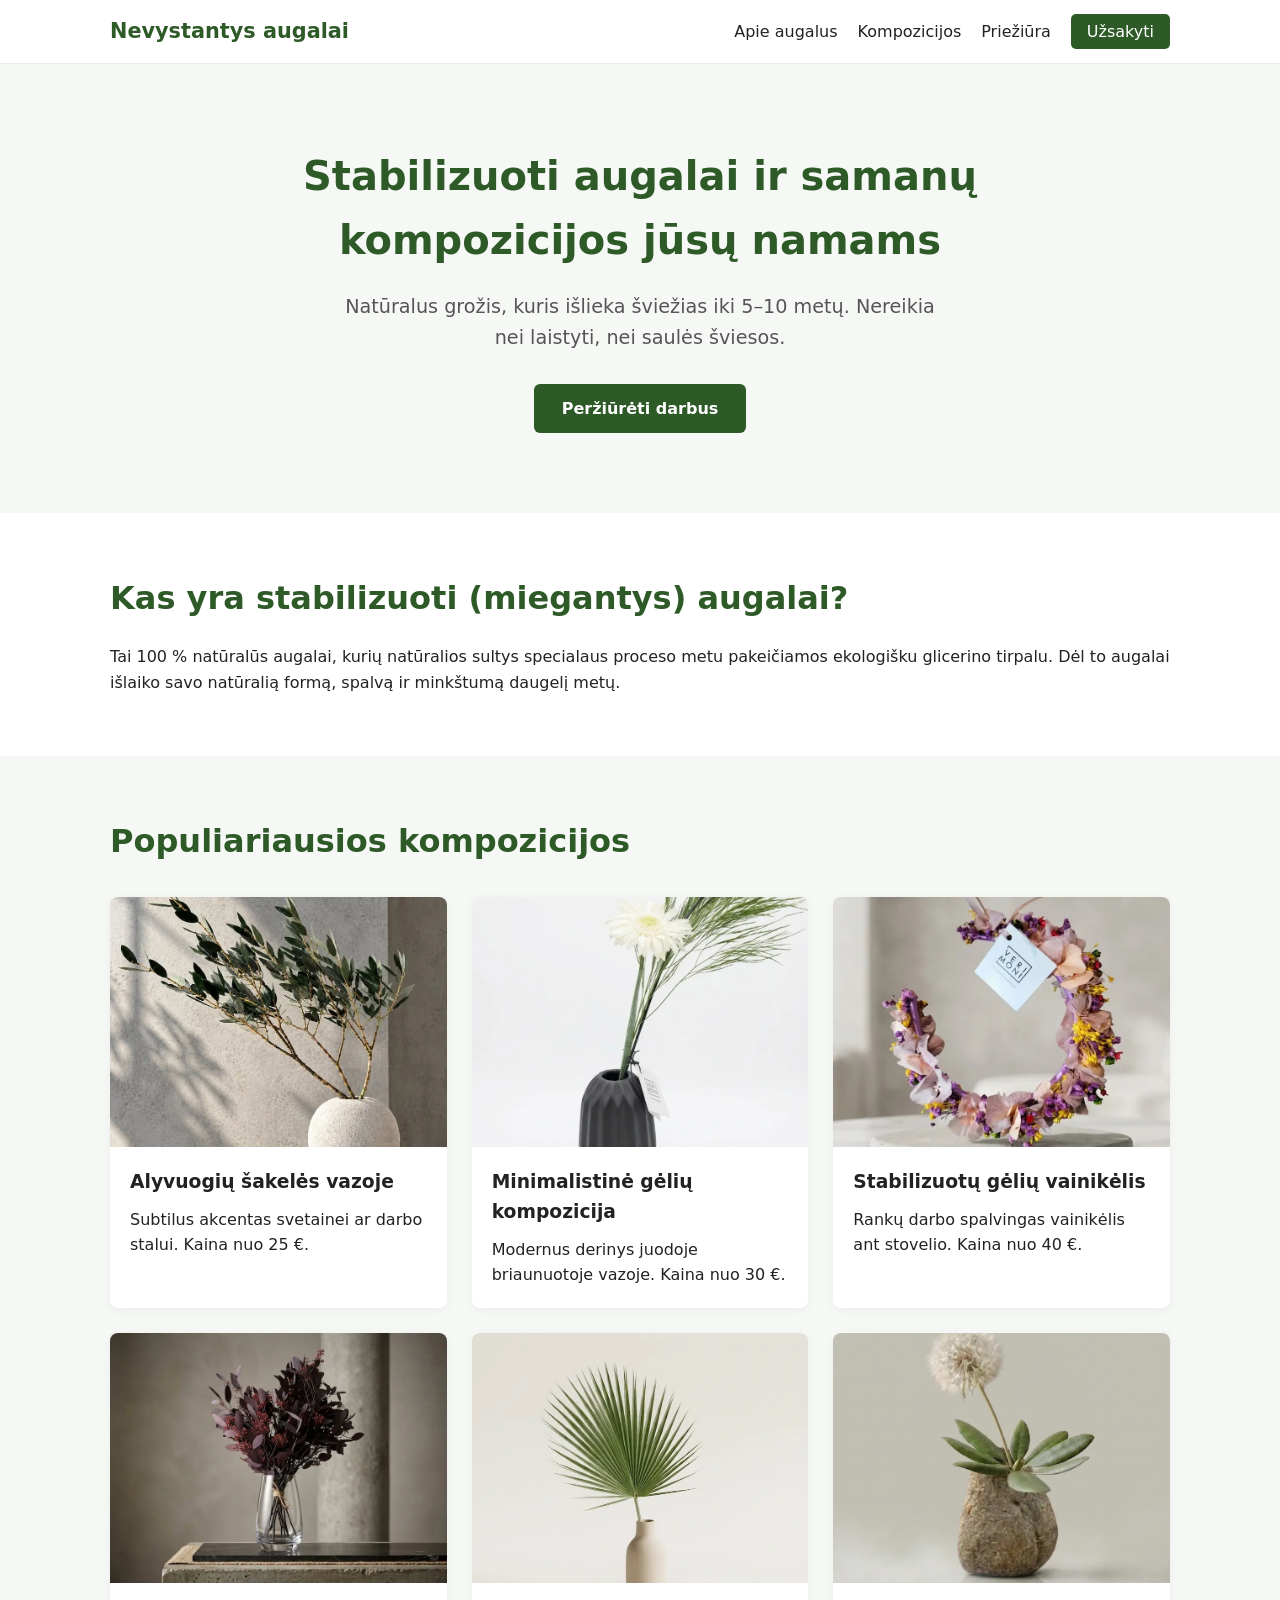
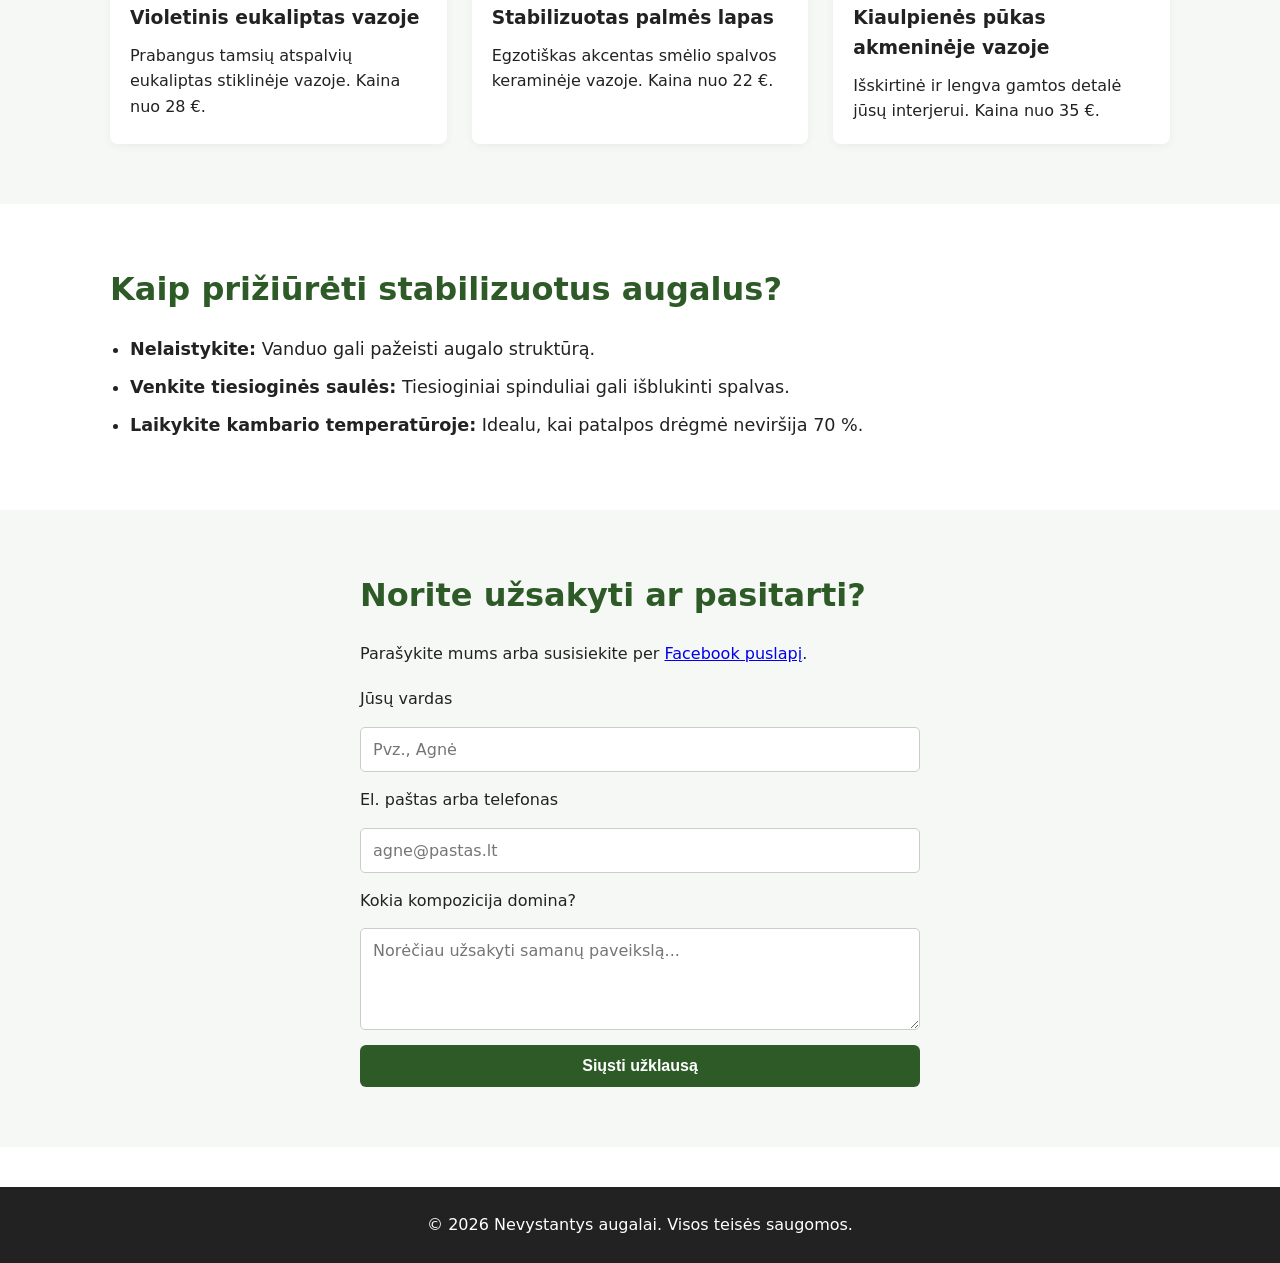
==== index.html @ 6e063f64 "Update index.html" ====
<!DOCTYPE html>
<html lang="lt">
<head>
    <meta charset="UTF-8">
    <meta name="viewport" content="width=device-width, initial-scale=1.0">
    
    <!-- PAGRINDINIAI SEO ELEMENTAI -->
    <title>Nevystantys augalai | Stabilizuotos samanos ir gėlės interjerui</title>
    <meta name="description" content="Rankų darbo stabilizuoti augalai, miegantys augalai ir samanų paveikslai. Ilgaamžis grožis be priežiūros jūsų namams ar biurui.">
    <meta name="robots" content="index, follow">

    <!-- OPEN GRAPH (Gražiam vaizdui dalinantis Facebook / Messenger) -->
    <meta property="og:title" content="Nevystantys augalai | Stabilizuotos samanos ir gėlės">
    <meta property="og:description" content="Ilgaamžiai stabilizuoti augalai, kurių nereikia laistyti. Išsirinkite kompoziciją namams ar dovanai.">
    <meta property="og:type" content="website">
    <meta property="og:image" content="1.webp">

    <!-- STRUKTŪRIZUOTI DUOMENYS (Schema.org - padeda Google suprasti verslą) -->
    <script type="application/ld+json">
    {
      "@context": "https://schema.org",
      "@type": "Florist",
      "name": "Nevystantys augalai",
      "description": "Stabilizuoti augalai, miegantys augalai ir samanų dekoracijos interjerui.",
      "sameAs": [
        "https://facebook.com"
      ]
    }
    </script>

    <link rel="stylesheet" href="style.css">
</head>
<body>

    <!-- NAVIGACIJA -->
    <header class="site-header">
        <div class="container nav-container">
            <a href="#" class="logo">Nevystantys augalai</a>
            <nav aria-label="Pagrindinė navigacija">
                <ul class="nav-links">
                    <li><a href="#apie">Apie augalus</a></li>
                    <li><a href="#katalogas">Kompozicijos</a></li>
                    <li><a href="#prieziura">Priežiūra</a></li>
                    <li><a href="#kontaktai" class="btn-nav">Užsakyti</a></li>
                </ul>
            </nav>
        </div>
    </header>

    <main>
        <!-- PAGRINDINIS EKRANAS (HERO) -->
        <section class="hero">
            <div class="container">
                <h1>Stabilizuoti augalai ir samanų kompozicijos jūsų namams</h1>
                <p>Natūralus grožis, kuris išlieka šviežias iki 5–10 metų. Nereikia nei laistyti, nei saulės šviesos.</p>
                <a href="#katalogas" class="btn-primary">Peržiūrėti darbus</a>
            </div>
        </section>

        <!-- APIE STABILIZUOTUS AUGALUS -->
        <section id="apie" class="section">
            <div class="container">
                <h2>Kas yra stabilizuoti (miegantys) augalai?</h2>
                <p>Tai 100 % natūralūs augalai, kurių natūralios sultys specialaus proceso metu pakeičiamos ekologišku glicerino tirpalu. Dėl to augalai išlaiko savo natūralią formą, spalvą ir minkštumą daugelį metų.</p>
            </div>
        </section>

        <!-- PREKIŲ / DARBŲ KATALOGAS -->
        <section id="katalogas" class="section bg-light">
            <div class="container">
                <h2>Populiariausios kompozicijos</h2>
                <div class="grid">
                    
                    <article class="card">
                        <img src="1.webp" alt="Stabilizuotos alyvuogių šakelės šviesioje tekstūrinėje vazoje" width="400" height="300" loading="lazy">
                        <div class="card-content">
                            <h3>Alyvuogių šakelės vazoje</h3>
                            <p>Subtilus akcentas svetainei ar darbo stalui. Kaina nuo 25 €.</p>
                        </div>
                    </article>

                    <article class="card">
                        <img src="2.webp" alt="Minimalistinė baltos gėlės ir smilgų kompozicija juodoje vazoje" width="400" height="300" loading="lazy">
                        <div class="card-content">
                            <h3>Minimalistinė gėlių kompozicija</h3>
                            <p>Modernus derinys juodoje briaunuotoje vazoje. Kaina nuo 30 €.</p>
                        </div>
                    </article>

                    <article class="card">
                        <img src="3.webp" alt="Spalvingas stabilizuotų gėlių vainikėlis ant betoninio stovelio" width="400" height="300" loading="lazy">
                        <div class="card-content">
                            <h3>Stabilizuotų gėlių vainikėlis</h3>
                            <p>Rankų darbo spalvingas vainikėlis ant stovelio. Kaina nuo 40 €.</p>
                        </div>
                    </article>

                    <article class="card">
                        <img src="4.webp" alt="Tamsiai violetinis stabilizuotas eukaliptas stiklinėje vazoje" width="400" height="300" loading="lazy">
                        <div class="card-content">
                            <h3>Violetinis eukaliptas vazoje</h3>
                            <p>Prabangus tamsių atspalvių eukaliptas stiklinėje vazoje. Kaina nuo 28 €.</p>
                        </div>
                    </article>

                    <article class="card">
                        <img src="5.webp" alt="Žalias stabilizuotas palmės lapas smėlio spalvos vazoje" width="400" height="300" loading="lazy">
                        <div class="card-content">
                            <h3>Stabilizuotas palmės lapas</h3>
                            <p>Egzotiškas akcentas smėlio spalvos keraminėje vazoje. Kaina nuo 22 €.</p>
                        </div>
                    </article>

                    <article class="card">
                        <img src="6.webp" alt="Nevystantis kiaulpienės pūkas dekoratyvinėje akmeninėje vazoje" width="400" height="300" loading="lazy">
                        <div class="card-content">
                            <h3>Kiaulpienės pūkas akmeninėje vazoje</h3>
                            <p>Išskirtinė ir lengva gamtos detalė jūsų interjerui. Kaina nuo 35 €.</p>
                        </div>
                    </article>

                </div>
            </div>
        </section>

        <!-- PRIEŽIŪROS ATMINTINĖ -->
        <section id="prieziura" class="section">
            <div class="container">
                <h2>Kaip prižiūrėti stabilizuotus augalus?</h2>
                <ul class="care-list">
                    <li><strong>Nelaistykite:</strong> Vanduo gali pažeisti augalo struktūrą.</li>
                    <li><strong>Venkite tiesioginės saulės:</strong> Tiesioginiai spinduliai gali išblukinti spalvas.</li>
                    <li><strong>Laikykite kambario temperatūroje:</strong> Idealu, kai patalpos drėgmė neviršija 70 %.</li>
                </ul>
            </div>
        </section>

        <!-- KONTAKTŲ FORMA -->
        <section id="kontaktai" class="section bg-light">
            <div class="container form-container">
                <h2>Norite užsakyti ar pasitarti?</h2>
                <p>Parašykite mums arba susisiekite per <a href="https://facebook.com" target="_blank" rel="noopener">Facebook puslapį</a>.</p>
                
                <form action="https://web3forms.com" method="POST" class="contact-form">
                    <input type="hidden" name="access_key" value="JUSU-NEMOKAMAS-RAKTAS-IS-WEB3FORMS">
                    
                    <label for="name">Jūsų vardas</label>
                    <input type="text" id="name" name="name" required placeholder="Pvz., Agnė">

                    <label for="email">El. paštas arba telefonas</label>
                    <input type="text" id="email" name="email" required placeholder="agne@pastas.lt">

                    <label for="message">Kokia kompozicija domina?</label>
                    <textarea id="message" name="message" rows="4" required placeholder="Norėčiau užsakyti samanų paveikslą..."></textarea>

                    <button type="submit" class="btn-primary">Siųsti užklausą</button>
                </form>
            </div>
        </section>
    </main>

    <!-- PORASČIŲ DALIS (FOOTER) -->
    <footer class="site-footer">
        <div class="container">
            <p>&copy; 2026 Nevystantys augalai. Visos teisės saugomos.</p>
        </div>
    </footer>

</body>
</html>
---- style.css ----
/* Pagrindiniai kintamieji (lengva keisti spalvas) */
:root {
    --primary-color: #2d5a27; /* Sodri žalia */
    --primary-hover: #1e3f1a;
    --bg-light: #f6f8f5;
    --text-dark: #222222;
    --text-muted: #555555;
    --white: #ffffff;
}

* {
    box-sizing: border-box;
    margin: 0;
    padding: 0;
}

body {
    font-family: system-ui, -apple-system, sans-serif;
    line-height: 1.6;
    color: var(--text-dark);
}

.container {
    max-width: 1100px;
    margin: 0 auto;
    padding: 0 20px;
}

/* Navigacija */
.site-header {
    background: var(--white);
    border-bottom: 1px solid #eaeaea;
    padding: 15px 0;
    position: sticky;
    top: 0;
    z-index: 100;
}

.nav-container {
    display: flex;
    justify-content: space-between;
    align-items: center;
}

.logo {
    font-size: 1.3rem;
    font-weight: 700;
    color: var(--primary-color);
    text-decoration: none;
}

.nav-links {
    list-style: none;
    display: flex;
    gap: 20px;
    align-items: center;
}

.nav-links a {
    text-decoration: none;
    color: var(--text-dark);
    font-weight: 500;
}

.btn-nav {
    background: var(--primary-color);
    color: var(--white) !important;
    padding: 8px 16px;
    border-radius: 5px;
}

/* Hero sekcija */
.hero {
    background: var(--bg-light);
    padding: 80px 0;
    text-align: center;
}

.hero h1 {
    font-size: 2.5rem;
    color: var(--primary-color);
    margin-bottom: 20px;
    max-width: 800px;
    margin-left: auto;
    margin-right: auto;
}

.hero p {
    font-size: 1.2rem;
    color: var(--text-muted);
    max-width: 600px;
    margin: 0 auto 30px;
}

.btn-primary {
    display: inline-block;
    background: var(--primary-color);
    color: var(--white);
    padding: 12px 28px;
    text-decoration: none;
    border-radius: 6px;
    font-weight: 600;
    border: none;
    cursor: pointer;
    font-size: 1rem;
}

.btn-primary:hover {
    background: var(--primary-hover);
}

/* Bendros sekcijos */
.section {
    padding: 60px 0;
}

.bg-light {
    background: var(--bg-light);
}

h2 {
    font-size: 2rem;
    margin-bottom: 20px;
    color: var(--primary-color);
}

/* Kortelių tinklelis */
.grid {
    display: grid;
    grid-template-columns: repeat(auto-fit, minmax(300px, 1fr));
    gap: 25px;
    margin-top: 30px;
}

.card {
    background: var(--white);
    border-radius: 8px;
    overflow: hidden;
    box-shadow: 0 2px 10px rgba(0,0,0,0.05);
}

.card img {
    width: 100%;
    height: 250px;
    object-fit: cover;
    display: block;
}

.card-content {
    padding: 20px;
}

.card-content h3 {
    margin-bottom: 10px;
}

/* Priežiūros sąrašas */
.care-list {
    margin-left: 20px;
    font-size: 1.1rem;
}

.care-list li {
    margin-bottom: 10px;
}

/* Forma */
.form-container {
    max-width: 600px;
}

.contact-form {
    display: flex;
    flex-direction: column;
    gap: 15px;
    margin-top: 20px;
}

.contact-form input,
.contact-form textarea {
    padding: 12px;
    border: 1px solid #ccc;
    border-radius: 5px;
    font-family: inherit;
    font-size: 1rem;
}

/* Porasčių dalis */
.site-footer {
    background: var(--text-dark);
    color: var(--white);
    text-align: center;
    padding: 25px 0;
    margin-top: 40px;
}

/* Pritaikymas telefonams */
@media (max-width: 768px) {
    .nav-links {
        display: none; /* Paprastumui mobiliuosiuose meniu paslėptas, vėliau galėsite pridėti JS meniu */
    }
    .hero h1 {
        font-size: 1.8rem;
    }
}
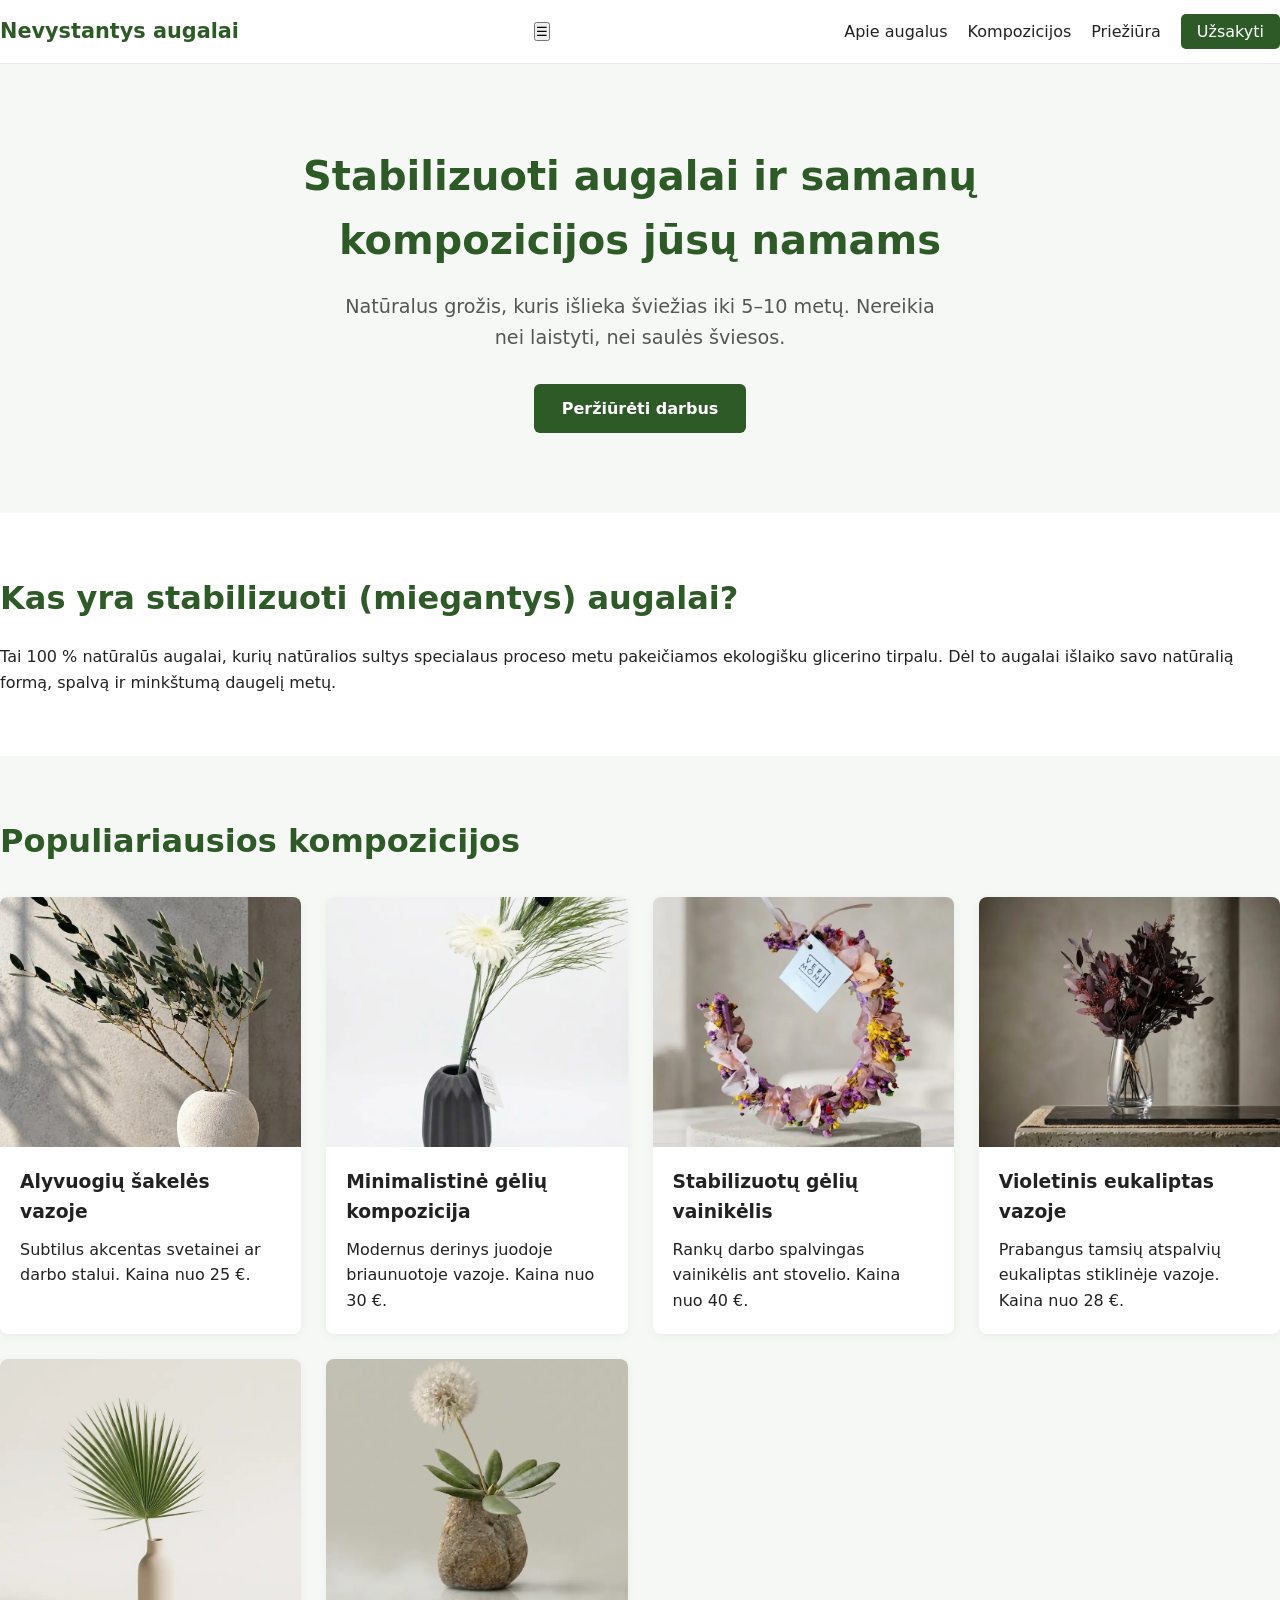
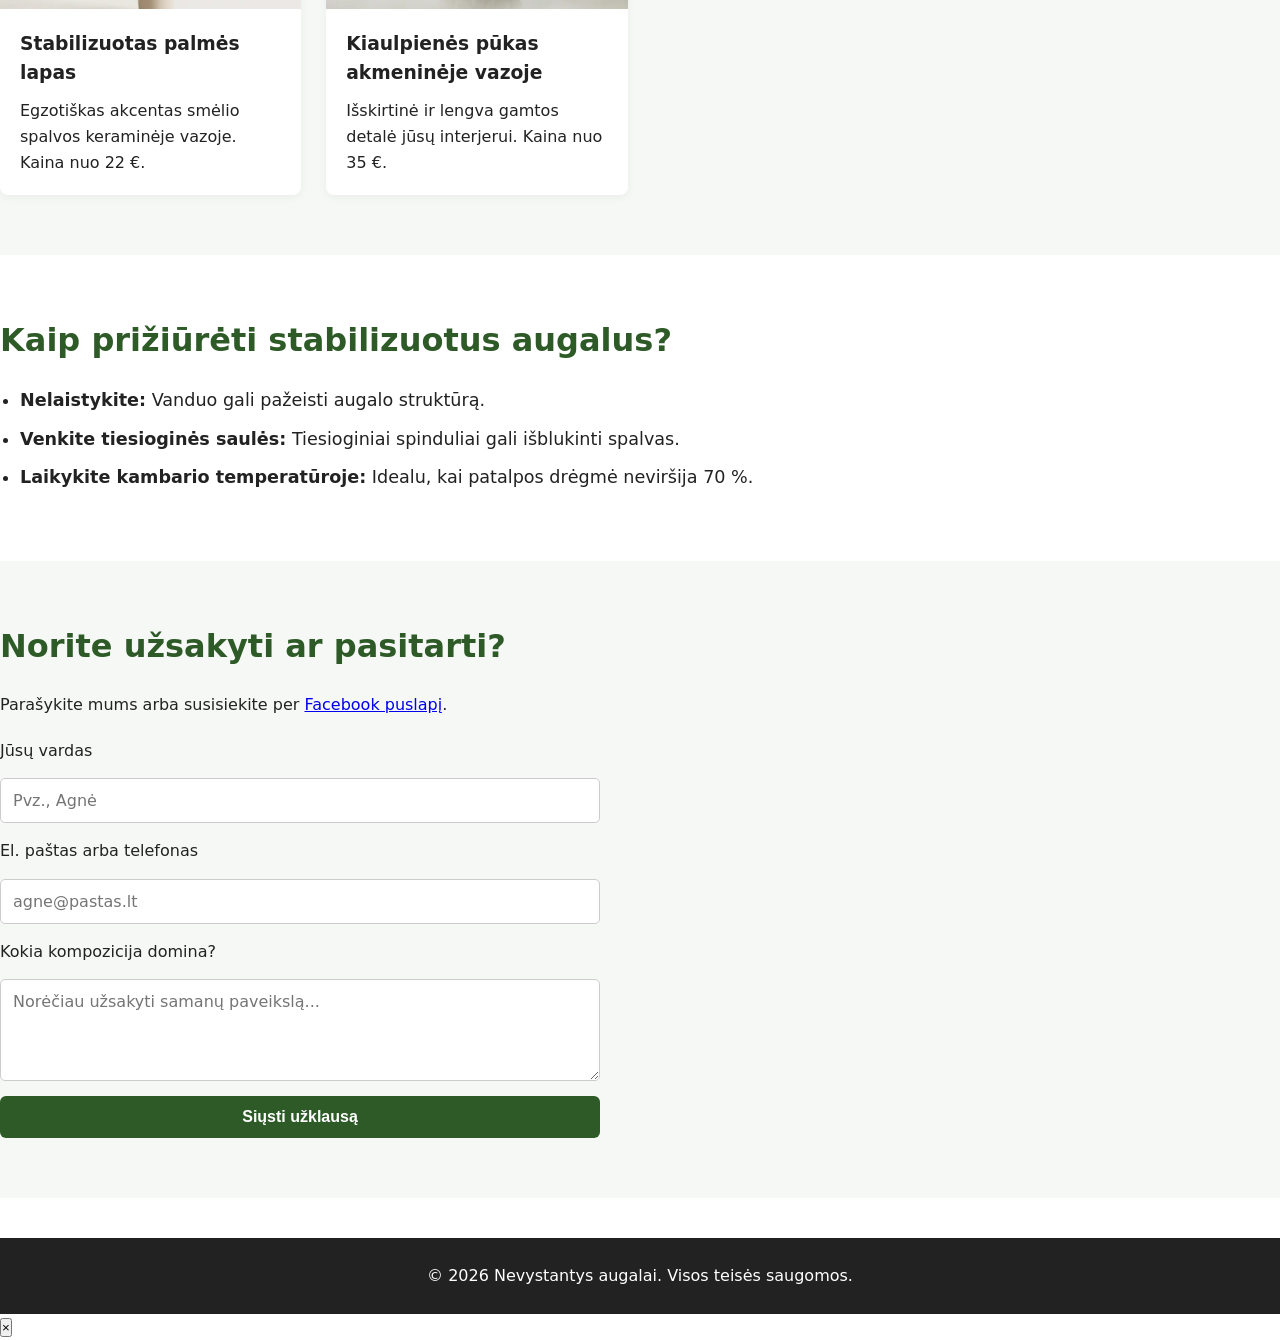
==== commit 39d5568a: "Update index.html" ====
--- a/index.html
+++ b/index.html
@@ -36,6 +36,7 @@
     <header class="site-header">
         <div class="container nav-container">
             <a href="#" class="logo">Nevystantys augalai</a>
+            <button id="mobile-menu-btn" class="menu-toggle" aria-label="Atidaryti meniu">&#9776;</button>
             <nav aria-label="Pagrindinė navigacija">
                 <ul class="nav-links">
                     <li><a href="#apie">Apie augalus</a></li>
@@ -165,6 +166,13 @@
             <p>&copy; 2026 Nevystantys augalai. Visos teisės saugomos.</p>
         </div>
     </footer>
+<!-- NUOTRAUKŲ PADIDINIMO LANGAS -->
+<div id="lightbox" class="lightbox" role="dialog" aria-modal="true">
+    <button id="lightbox-close" class="lightbox-close" aria-label="Uždaryti">&times;</button>
+    <img id="lightbox-img" src="" alt="">
+</div>
+
+<script src="script.js"></script>
 
 </body>
 </html>
--- a/style.css
+++ b/style.css
@@ -19,6 +19,53 @@
     line-height: 1.6;
     color: var(--text-dark);
 }
+document.addEventListener('DOMContentLoaded', () => {
+    // 1. MOBILUSIS MENIU
+    const menuBtn = document.getElementById('mobile-menu-btn');
+    const navLinks = document.querySelector('.nav-links');
+
+    if (menuBtn && navLinks) {
+        menuBtn.addEventListener('click', () => {
+            navLinks.classList.toggle('active');
+        });
+
+        // Uždaryti meniu paspaudus nuorodą
+        navLinks.querySelectorAll('a').forEach(link => {
+            link.addEventListener('click', () => {
+                navLinks.classList.remove('active');
+            });
+        });
+    }
+
+    // 2. NUOTRAUKŲ PADIDINIMAS (LIGHTBOX)
+    const lightbox = document.getElementById('lightbox');
+    const lightboxImg = document.getElementById('lightbox-img');
+    const closeBtn = document.getElementById('lightbox-close');
+    const cardImages = document.querySelectorAll('.card img');
+
+    cardImages.forEach(img => {
+        img.style.cursor = 'zoom-in';
+        img.addEventListener('click', () => {
+            lightboxImg.src = img.src;
+            lightboxImg.alt = img.alt;
+            lightbox.classList.add('active');
+        });
+    });
+
+    // Uždaryti paspaudus X arba šalia nuotraukos
+    if (closeBtn && lightbox) {
+        closeBtn.addEventListener('click', () => {
+            lightbox.classList.remove('active');
+        });
+
+        lightbox.addEventListener('click', (e) => {
+            if (e.target === lightbox) {
+                lightbox.classList.remove('active');
+            }
+        });
+    }
+});
+
 
 .container {
     max-width: 1100px;
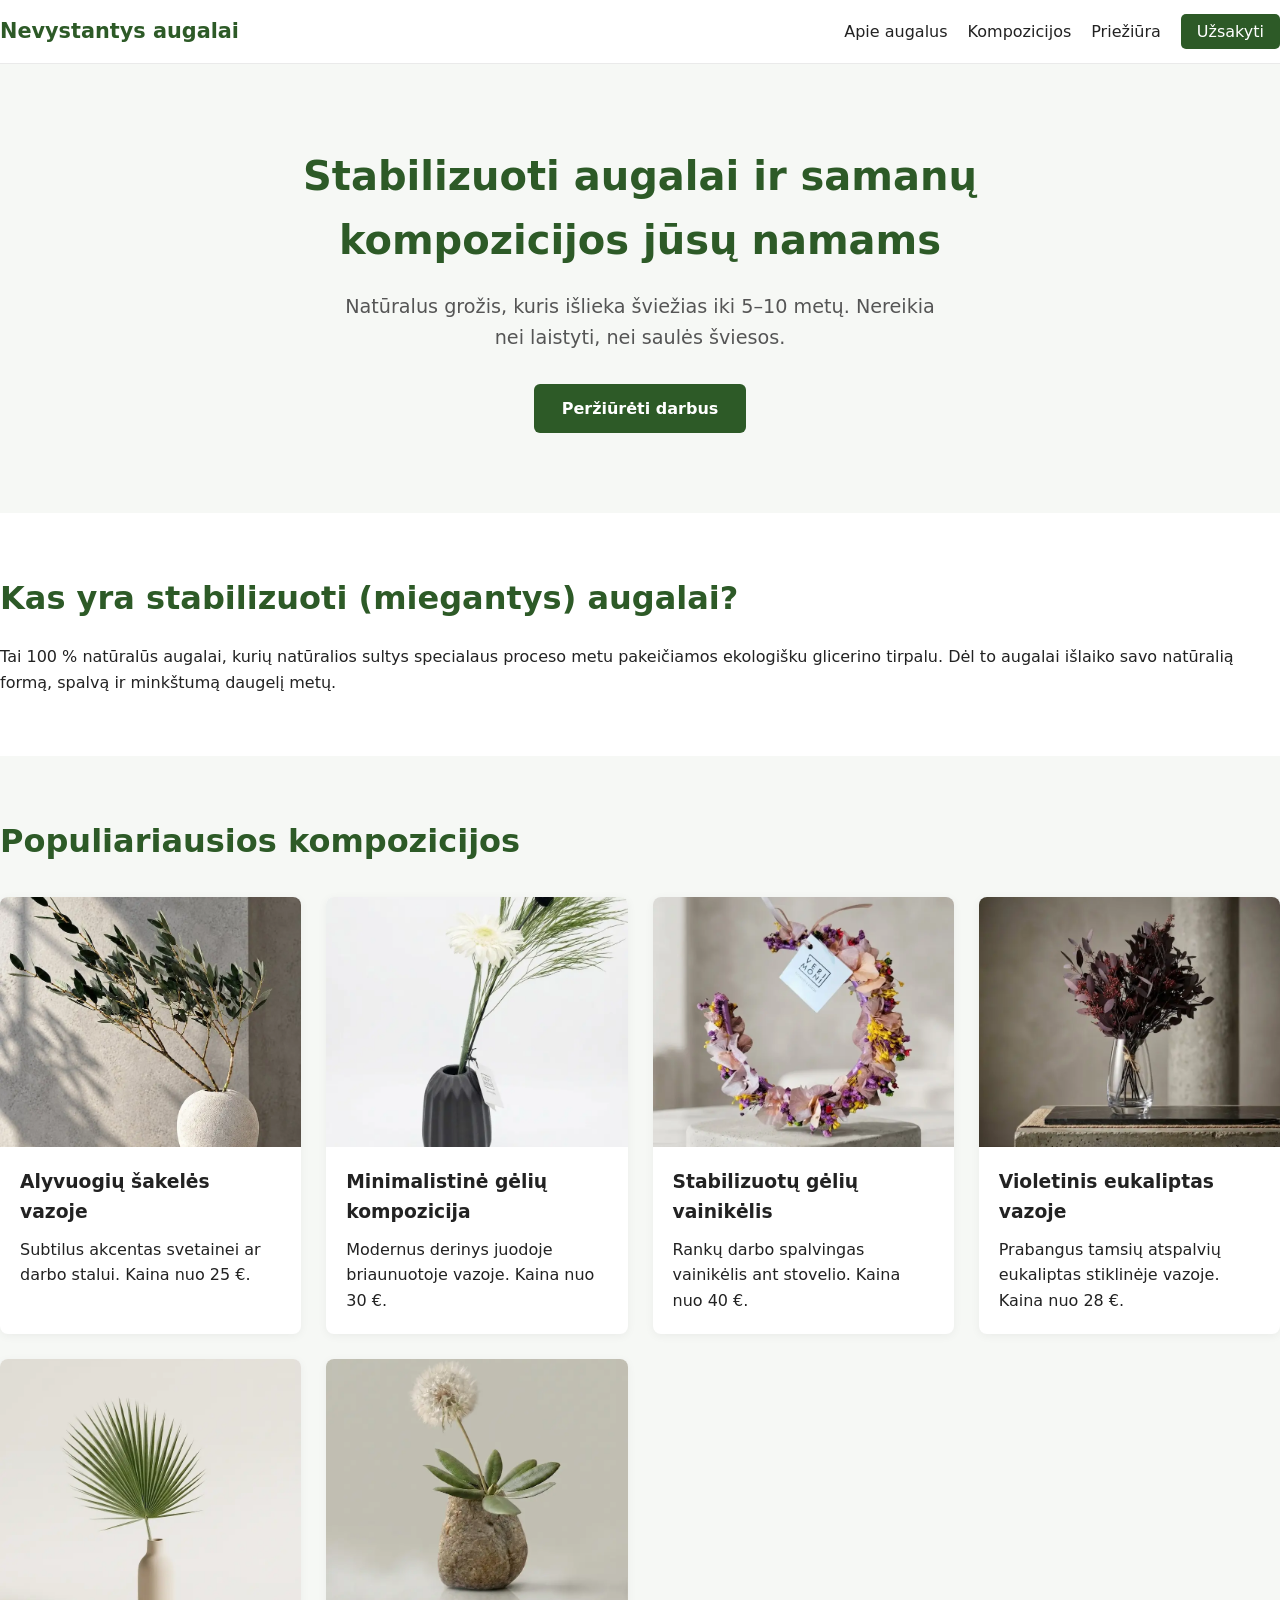
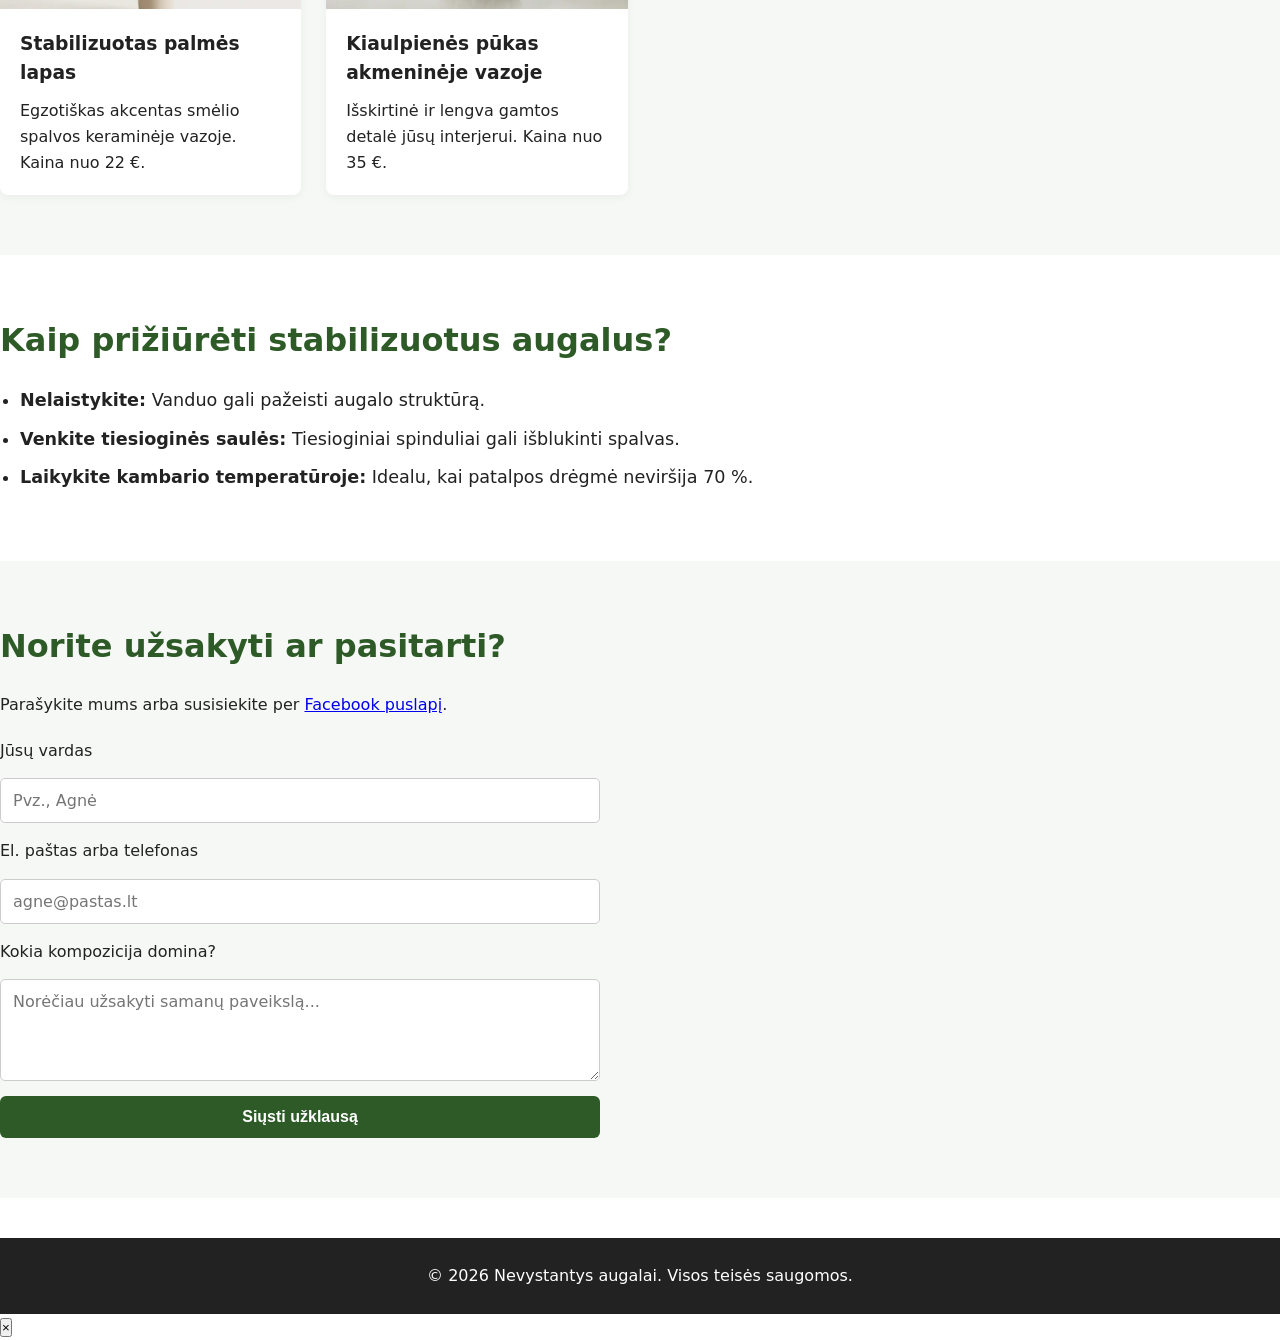
==== commit e1fbc3a4: "Update index.html" ====
--- a/index.html
+++ b/index.html
@@ -15,7 +15,7 @@
     <meta property="og:type" content="website">
     <meta property="og:image" content="1.webp">
 
-    <!-- STRUKTŪRIZUOTI DUOMENYS (Schema.org - padeda Google suprasti verslą) -->
+    <!-- STRUKTŪRIZUOTI DUOMENYS (Schema.org) -->
     <script type="application/ld+json">
     {
       "@context": "https://schema.org",
@@ -29,6 +29,12 @@
     </script>
 
     <link rel="stylesheet" href="style.css">
+
+    <!-- TIESIOGINIS STILIUS MOBILIOJO MENIU MYGTUKUI -->
+    <style>
+        .menu-toggle { display: none; }
+        @media (max-width: 768px) { .menu-toggle { display: block; } }
+    </style>
 </head>
 <body>
 
@@ -166,14 +172,13 @@
             <p>&copy; 2026 Nevystantys augalai. Visos teisės saugomos.</p>
         </div>
     </footer>
-<!-- NUOTRAUKŲ PADIDINIMO LANGAS -->
-<div id="lightbox" class="lightbox" role="dialog" aria-modal="true">
-    <button id="lightbox-close" class="lightbox-close" aria-label="Uždaryti">&times;</button>
-    <img id="lightbox-img" src="" alt="">
-</div>
 
-<script src="script.js"></script>
+    <!-- NUOTRAUKŲ PADIDINIMO LANGAS (LIGHTBOX) -->
+    <div id="lightbox" class="lightbox" role="dialog" aria-modal="true">
+        <button id="lightbox-close" class="lightbox-close" aria-label="Uždaryti">&times;</button>
+        <img id="lightbox-img" src="" alt="">
+    </div>
 
+    <script src="script.js"></script>
 </body>
 </html>
-
--- a/style.css
+++ b/style.css
@@ -250,3 +250,5 @@
         font-size: 1.8rem;
     }
 }
+.menu-toggle { display: none !important; }
+@media (max-width: 768px) { .menu-toggle { display: block !important; } }
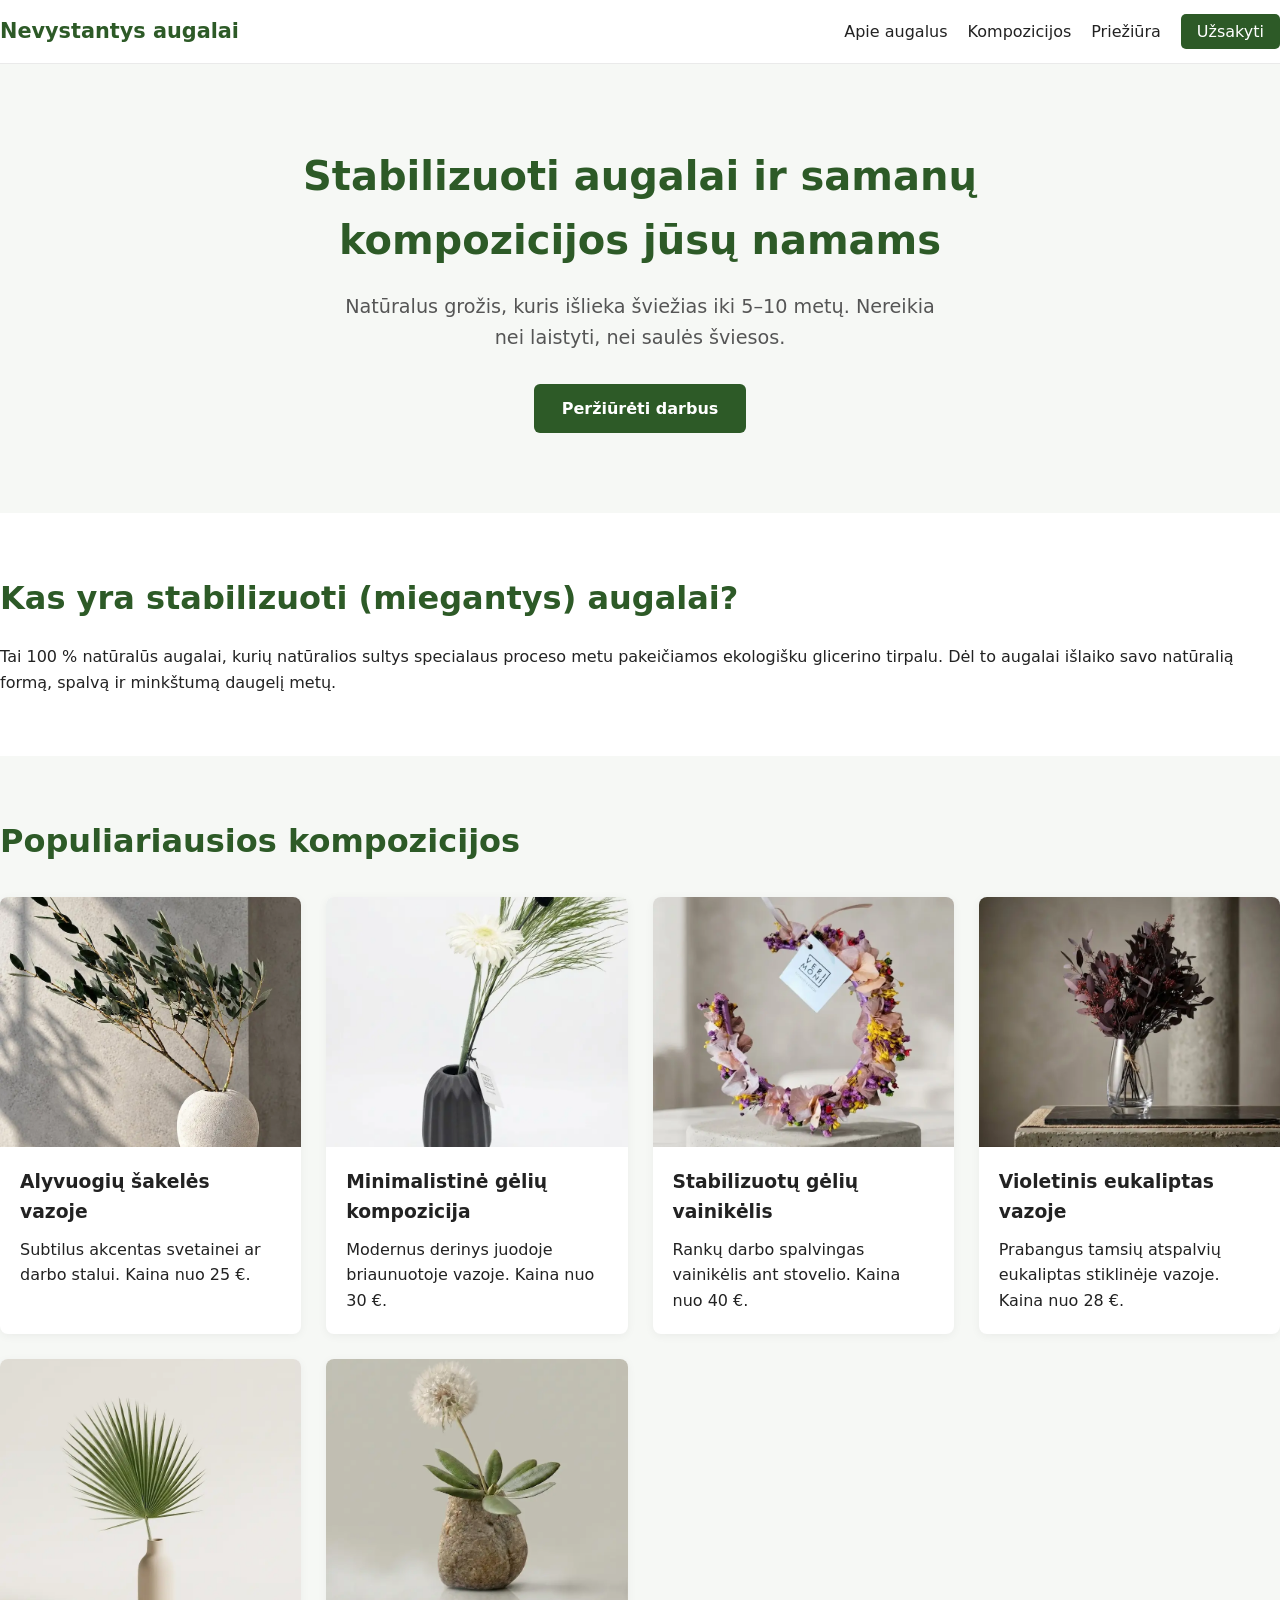
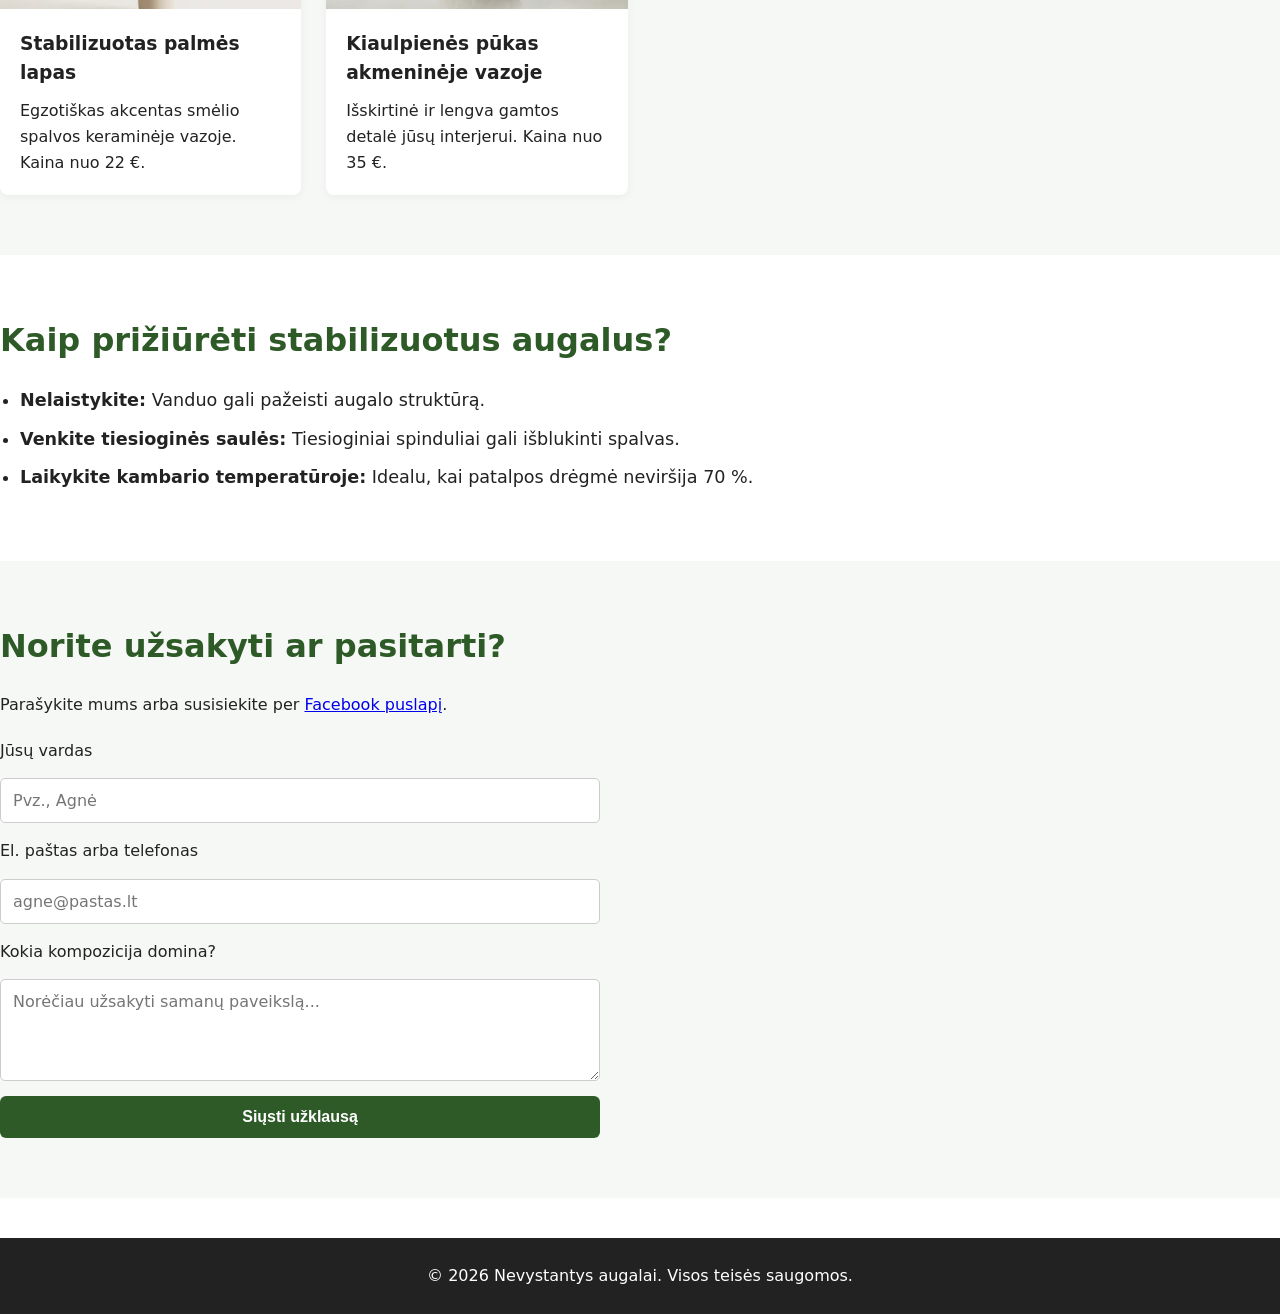
==== commit 04117dc0: "Update index.html" ====
--- a/index.html
+++ b/index.html
@@ -1,6 +1,12 @@
 <!DOCTYPE html>
 <html lang="lt">
 <head>
+    <script async src="https://www.googletagmanager.com/gtm.js?id=GTM-WM8LSXDT"></script>
+<script>
+  window.dataLayer = window.dataLayer || [];
+  function gtag(){dataLayer.push(arguments);}
+  gtag('js', new Date());
+</script>
     <meta charset="UTF-8">
     <meta name="viewport" content="width=device-width, initial-scale=1.0">
     
@@ -32,9 +38,14 @@
 
     <!-- TIESIOGINIS STILIUS MOBILIOJO MENIU MYGTUKUI -->
     <style>
-        .menu-toggle { display: none; }
-        @media (max-width: 768px) { .menu-toggle { display: block; } }
-    </style>
+    .menu-toggle { display: none; }
+    @media (max-width: 768px) { .menu-toggle { display: block; } }
+    .lightbox { display: none; position: fixed; top: 0; left: 0; width: 100%; height: 100%; background: rgba(0,0,0,0.85); justify-content: center; align-items: center; z-index: 1000; padding: 20px; }
+    .lightbox.active { display: flex; }
+    .lightbox img { max-width: 90%; max-height: 85vh; border-radius: 8px; }
+    .lightbox-close { position: absolute; top: 20px; right: 30px; color: white; font-size: 2.5rem; cursor: pointer; background: none; border: none; }
+</style>
+
 </head>
 <body>
 
@@ -146,10 +157,12 @@
         <section id="kontaktai" class="section bg-light">
             <div class="container form-container">
                 <h2>Norite užsakyti ar pasitarti?</h2>
-                <p>Parašykite mums arba susisiekite per <a href="https://facebook.com" target="_blank" rel="noopener">Facebook puslapį</a>.</p>
+                <p>Parašykite mums arba susisiekite per <a href="https://www.facebook.com/nevystantysaugalai/?locale=lt_LT" target="_blank" rel="noopener">Facebook puslapį</a>.</p>
                 
-                <form action="https://web3forms.com" method="POST" class="contact-form">
-                    <input type="hidden" name="access_key" value="JUSU-NEMOKAMAS-RAKTAS-IS-WEB3FORMS">
+                <form action="https://api.web3forms.com/submit" method="POST" class="contact-form">
+
+                    <input type="hidden" name="access_key" value="7fb3aaad-ea7f-4382-9e48-34f726a61f77">
+
                     
                     <label for="name">Jūsų vardas</label>
                     <input type="text" id="name" name="name" required placeholder="Pvz., Agnė">
@@ -174,11 +187,12 @@
     </footer>
 
     <!-- NUOTRAUKŲ PADIDINIMO LANGAS (LIGHTBOX) -->
-    <div id="lightbox" class="lightbox" role="dialog" aria-modal="true">
-        <button id="lightbox-close" class="lightbox-close" aria-label="Uždaryti">&times;</button>
-        <img id="lightbox-img" src="" alt="">
-    </div>
+<div id="lightbox" class="lightbox" role="dialog" aria-modal="true">
+    <button id="lightbox-close" class="lightbox-close" aria-label="Uždaryti">&times;</button>
+    <img id="lightbox-img" src="" alt="">
+</div>
 
-    <script src="script.js"></script>
+<script src="script.js"></script>
+
 </body>
 </html>
